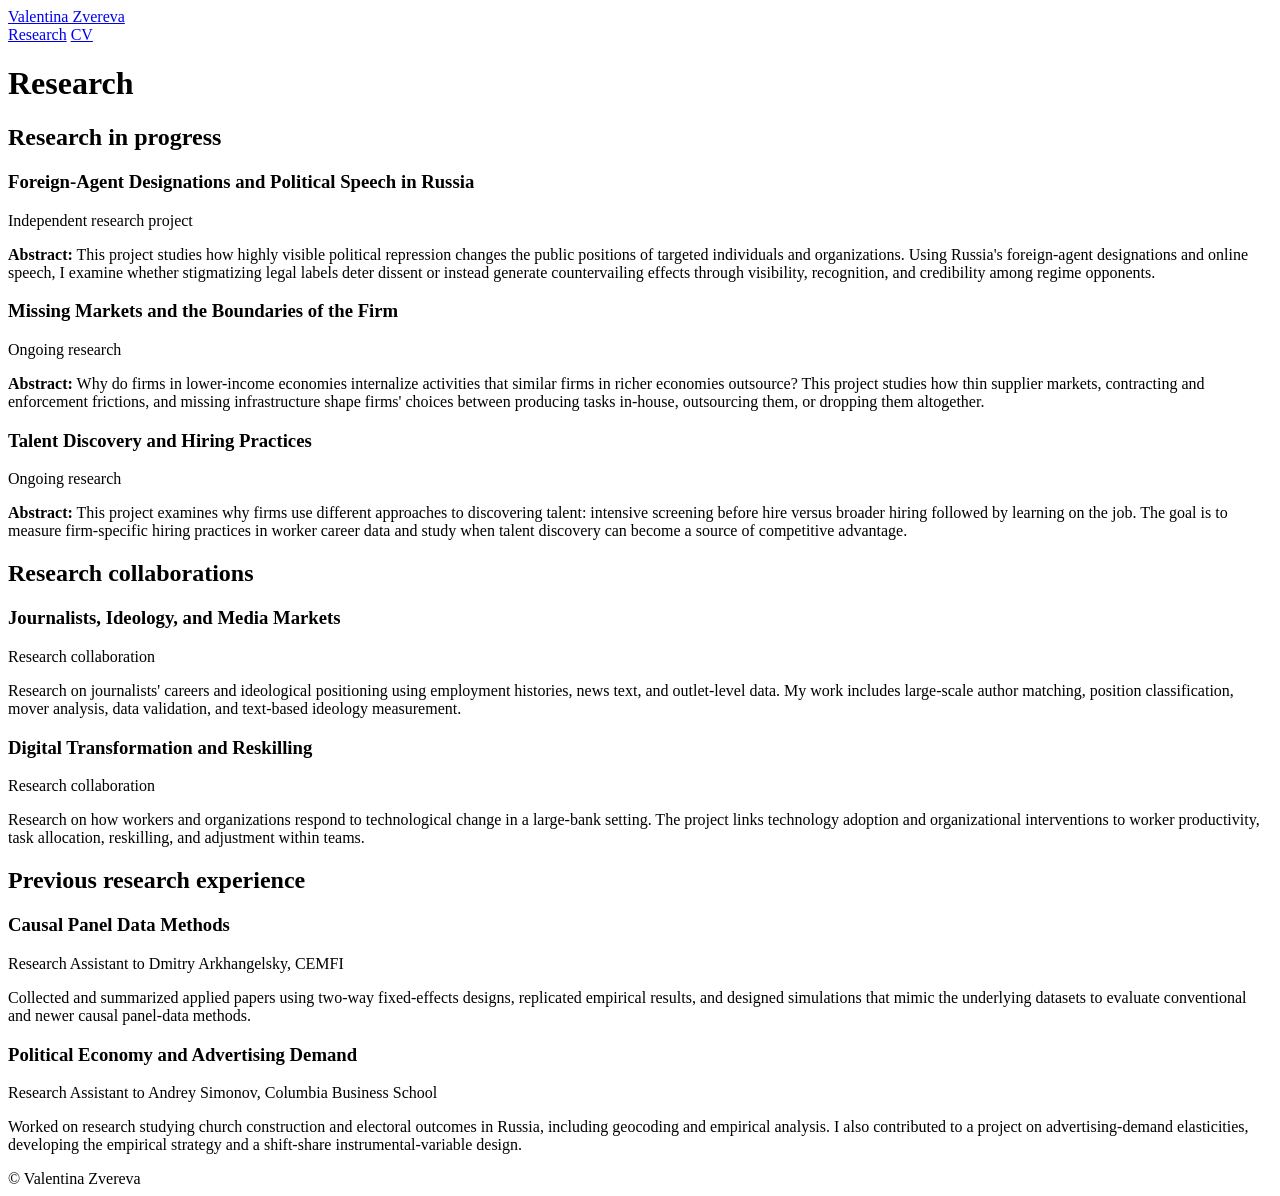
==== research.html @ 07f2206c "Add research.html" ====
<!DOCTYPE html>
<html lang="en">
<head>
  <meta charset="UTF-8" />
  <meta name="viewport" content="width=device-width, initial-scale=1.0" />
  <meta name="description" content="Research by Valentina Zvereva." />
  <title>Valentina Zvereva | Research</title>
  <link rel="stylesheet" href="styles.css" />
</head>
<body>
  <header class="site-header">
    <div class="site-shell navbar">
      <a class="site-name" href="index.html">Valentina Zvereva</a>
      <nav class="nav-links" aria-label="Primary navigation">
        <a class="active" href="research.html">Research</a>
        <a href="cv.html">CV</a>
      </nav>
    </div>
  </header>

  <main class="page">
    <div class="site-shell">
      <h1>Research</h1>

      <h2>Research in progress</h2>

      <article class="research-item">
        <h3>Foreign-Agent Designations and Political Speech in Russia</h3>
        <p class="research-meta">Independent research project</p>
        <p class="abstract"><strong>Abstract:</strong> This project studies how highly visible political repression changes the public positions of targeted individuals and organizations. Using Russia's foreign-agent designations and online speech, I examine whether stigmatizing legal labels deter dissent or instead generate countervailing effects through visibility, recognition, and credibility among regime opponents.</p>
      </article>

      <article class="research-item">
        <h3>Missing Markets and the Boundaries of the Firm</h3>
        <p class="research-meta">Ongoing research</p>
        <p class="abstract"><strong>Abstract:</strong> Why do firms in lower-income economies internalize activities that similar firms in richer economies outsource? This project studies how thin supplier markets, contracting and enforcement frictions, and missing infrastructure shape firms' choices between producing tasks in-house, outsourcing them, or dropping them altogether.</p>
      </article>

      <article class="research-item">
        <h3>Talent Discovery and Hiring Practices</h3>
        <p class="research-meta">Ongoing research</p>
        <p class="abstract"><strong>Abstract:</strong> This project examines why firms use different approaches to discovering talent: intensive screening before hire versus broader hiring followed by learning on the job. The goal is to measure firm-specific hiring practices in worker career data and study when talent discovery can become a source of competitive advantage.</p>
      </article>

      <h2>Research collaborations</h2>

      <article class="research-item">
        <h3>Journalists, Ideology, and Media Markets</h3>
        <p class="research-meta">Research collaboration</p>
        <p class="abstract">Research on journalists' careers and ideological positioning using employment histories, news text, and outlet-level data. My work includes large-scale author matching, position classification, mover analysis, data validation, and text-based ideology measurement.</p>
      </article>

      <article class="research-item">
        <h3>Digital Transformation and Reskilling</h3>
        <p class="research-meta">Research collaboration</p>
        <p class="abstract">Research on how workers and organizations respond to technological change in a large-bank setting. The project links technology adoption and organizational interventions to worker productivity, task allocation, reskilling, and adjustment within teams.</p>
      </article>

      <h2>Previous research experience</h2>

      <article class="research-item">
        <h3>Causal Panel Data Methods</h3>
        <p class="research-meta">Research Assistant to Dmitry Arkhangelsky, CEMFI</p>
        <p class="abstract">Collected and summarized applied papers using two-way fixed-effects designs, replicated empirical results, and designed simulations that mimic the underlying datasets to evaluate conventional and newer causal panel-data methods.</p>
      </article>

      <article class="research-item">
        <h3>Political Economy and Advertising Demand</h3>
        <p class="research-meta">Research Assistant to Andrey Simonov, Columbia Business School</p>
        <p class="abstract">Worked on research studying church construction and electoral outcomes in Russia, including geocoding and empirical analysis. I also contributed to a project on advertising-demand elasticities, developing the empirical strategy and a shift-share instrumental-variable design.</p>
      </article>
    </div>
  </main>

  <footer class="footer">
    <div class="site-shell"><span>© Valentina Zvereva</span></div>
  </footer>
</body>
</html>
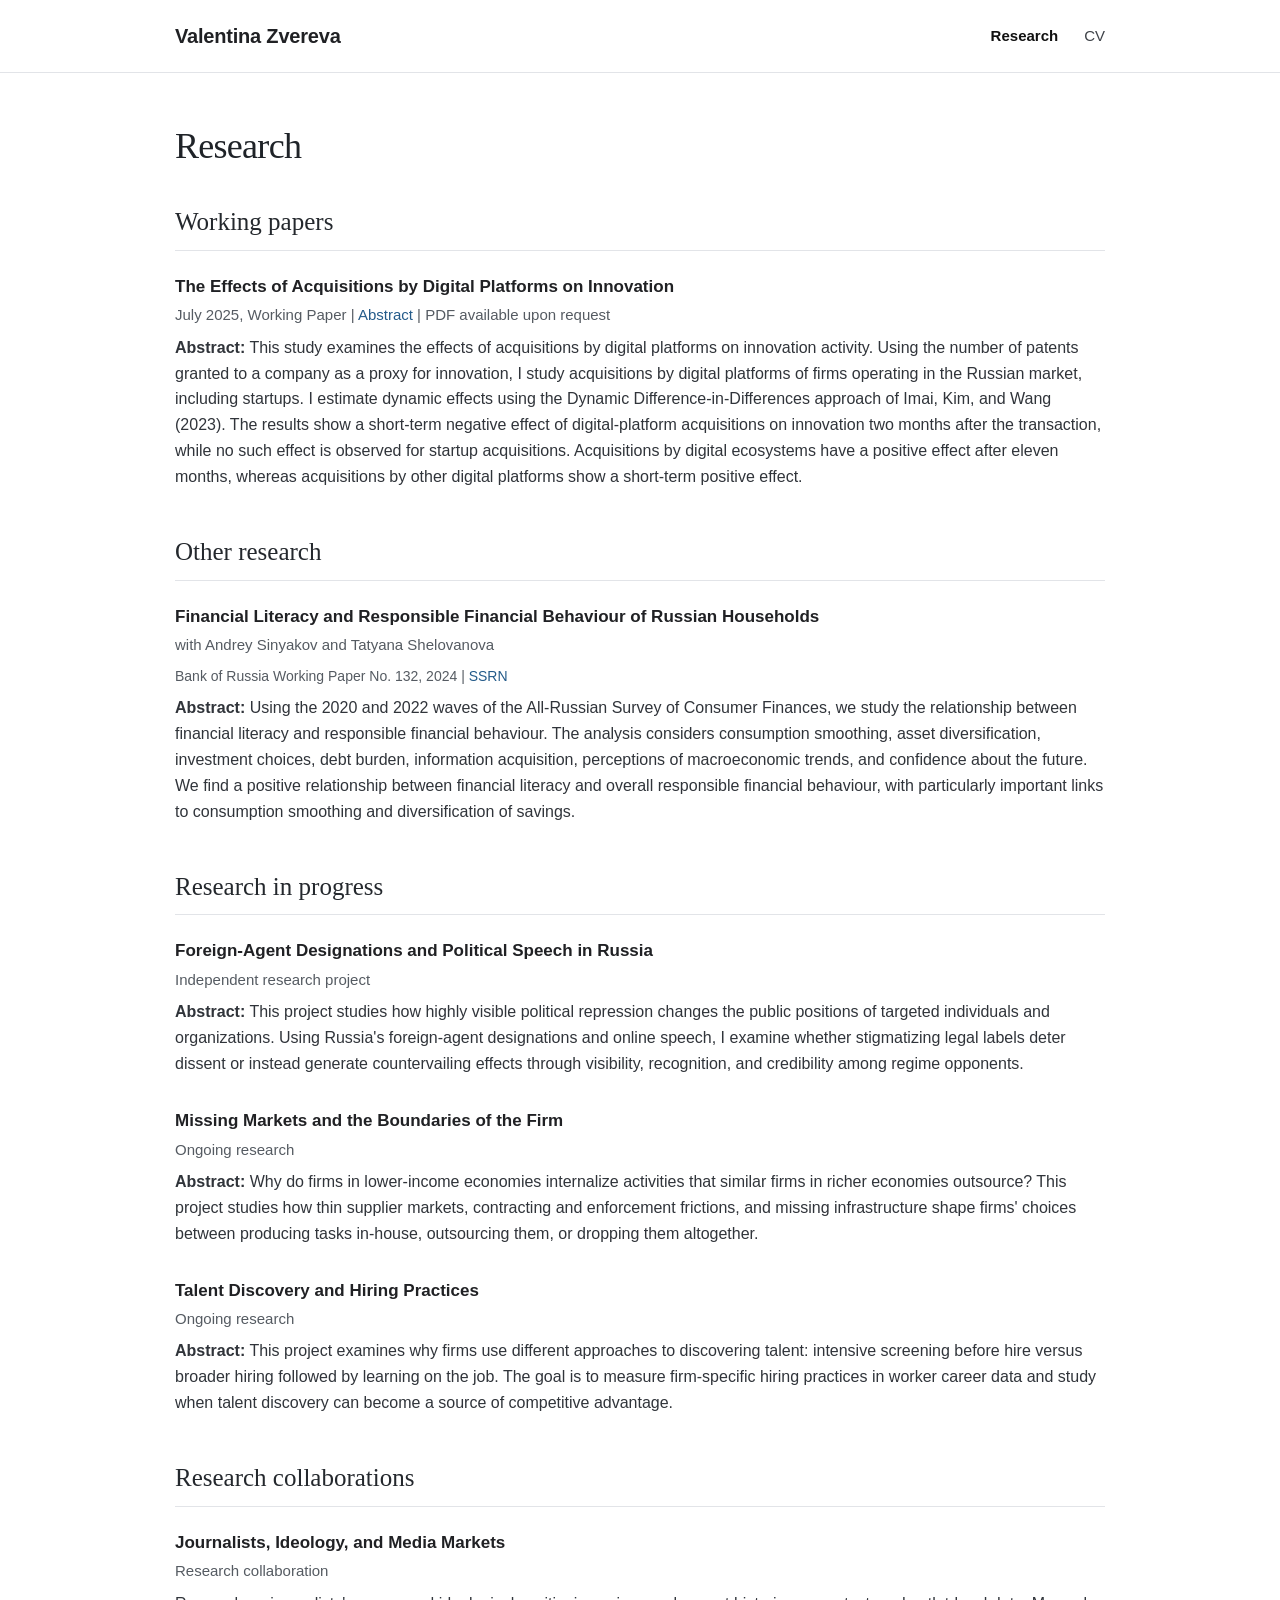
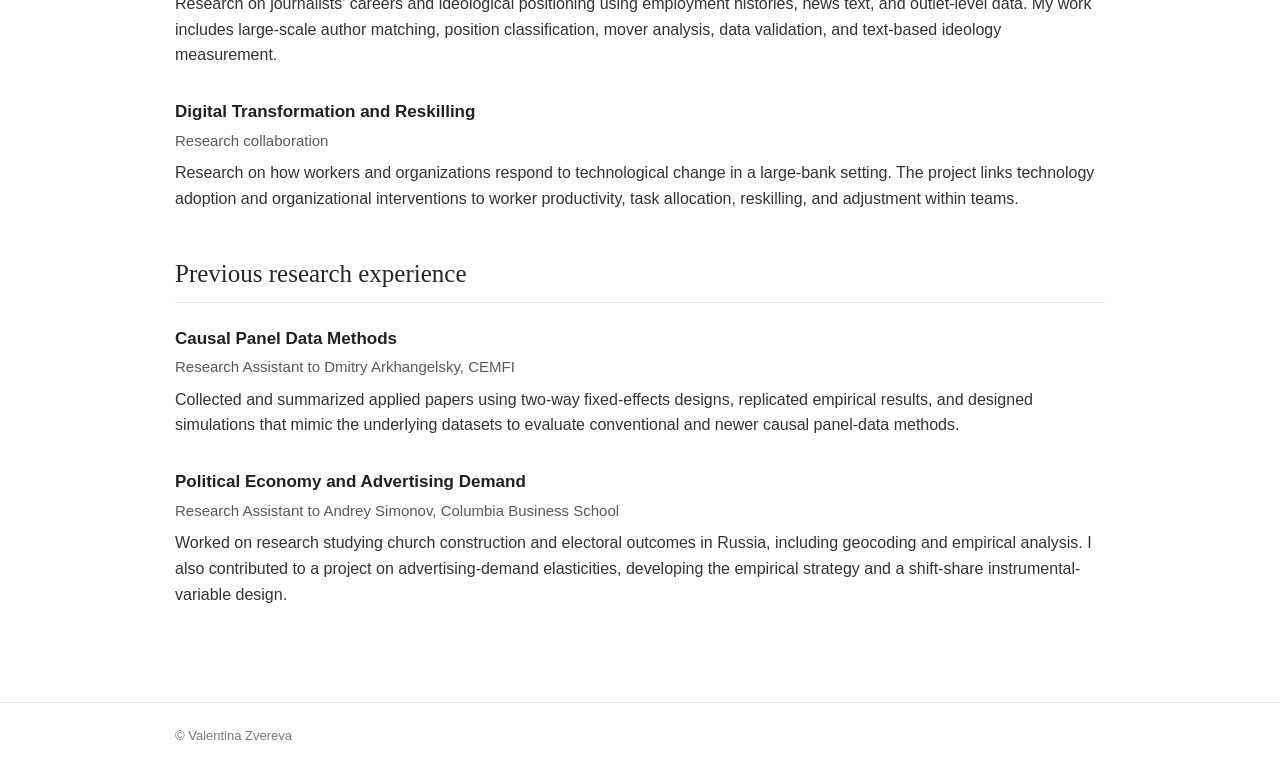
==== commit 6bddf7b9: "Add working paper and financial literacy paper" ====
--- a/research.html
+++ b/research.html
@@ -21,6 +21,23 @@
   <main class="page">
     <div class="site-shell">
       <h1>Research</h1>
+
+      <h2>Working papers</h2>
+
+      <article class="research-item">
+        <h3>The Effects of Acquisitions by Digital Platforms on Innovation</h3>
+        <p class="research-meta">July 2025, Working Paper | <a href="#platforms-abstract">Abstract</a> | PDF available upon request</p>
+        <p class="abstract" id="platforms-abstract"><strong>Abstract:</strong> This study examines the effects of acquisitions by digital platforms on innovation activity. Using the number of patents granted to a company as a proxy for innovation, I study acquisitions by digital platforms of firms operating in the Russian market, including startups. I estimate dynamic effects using the Dynamic Difference-in-Differences approach of Imai, Kim, and Wang (2023). The results show a short-term negative effect of digital-platform acquisitions on innovation two months after the transaction, while no such effect is observed for startup acquisitions. Acquisitions by digital ecosystems have a positive effect after eleven months, whereas acquisitions by other digital platforms show a short-term positive effect.</p>
+      </article>
+
+      <h2>Other research</h2>
+
+      <article class="research-item">
+        <h3>Financial Literacy and Responsible Financial Behaviour of Russian Households</h3>
+        <p class="research-meta">with Andrey Sinyakov and Tatyana Shelovanova</p>
+        <p class="research-links">Bank of Russia Working Paper No. 132, 2024 | <a href="https://papers.ssrn.com/sol3/papers.cfm?abstract_id=5043646" target="_blank" rel="noopener">SSRN</a></p>
+        <p class="abstract"><strong>Abstract:</strong> Using the 2020 and 2022 waves of the All-Russian Survey of Consumer Finances, we study the relationship between financial literacy and responsible financial behaviour. The analysis considers consumption smoothing, asset diversification, investment choices, debt burden, information acquisition, perceptions of macroeconomic trends, and confidence about the future. We find a positive relationship between financial literacy and overall responsible financial behaviour, with particularly important links to consumption smoothing and diversification of savings.</p>
+      </article>
 
       <h2>Research in progress</h2>
 
--- a/styles.css
+++ b/styles.css
@@ -0,0 +1,236 @@
+:root {
+  --text: #202124;
+  --muted: #666b73;
+  --link: #245b8a;
+  --link-hover: #153f65;
+  --border: #e2e4e8;
+  --soft: #f7f8fa;
+  --max-width: 930px;
+}
+
+* { box-sizing: border-box; }
+
+html { scroll-behavior: smooth; }
+
+body {
+  margin: 0;
+  background: #fff;
+  color: var(--text);
+  font-family: -apple-system, BlinkMacSystemFont, "Segoe UI", Helvetica, Arial, sans-serif;
+  font-size: 16px;
+  line-height: 1.62;
+  -webkit-font-smoothing: antialiased;
+}
+
+a {
+  color: var(--link);
+  text-decoration: none;
+}
+
+a:hover,
+a:focus { color: var(--link-hover); text-decoration: underline; }
+
+.site-shell {
+  width: min(calc(100% - 40px), var(--max-width));
+  margin: 0 auto;
+}
+
+.site-header {
+  border-bottom: 1px solid var(--border);
+  background: rgba(255,255,255,.97);
+}
+
+.navbar {
+  min-height: 72px;
+  display: flex;
+  align-items: center;
+  justify-content: space-between;
+  gap: 28px;
+}
+
+.site-name {
+  color: var(--text);
+  font-size: 20px;
+  font-weight: 600;
+  letter-spacing: -0.01em;
+}
+
+.site-name:hover { color: var(--text); text-decoration: none; }
+
+.nav-links {
+  display: flex;
+  align-items: center;
+  gap: 26px;
+  white-space: nowrap;
+}
+
+.nav-links a {
+  color: #3e4248;
+  font-size: 15px;
+}
+
+.nav-links a.active {
+  color: #111;
+  font-weight: 600;
+}
+
+main { min-height: calc(100vh - 142px); }
+
+.home {
+  padding: 58px 0 50px;
+}
+
+.home h1,
+.page h1 {
+  margin: 0 0 30px;
+  color: #1f2328;
+  font-family: Georgia, "Times New Roman", serif;
+  font-size: 36px;
+  font-weight: 500;
+  line-height: 1.2;
+  letter-spacing: -0.02em;
+}
+
+.bio-grid {
+  display: grid;
+  grid-template-columns: 230px minmax(0, 1fr);
+  gap: 44px;
+  align-items: start;
+}
+
+.profile-photo {
+  width: 220px;
+  aspect-ratio: 1 / 1;
+  object-fit: cover;
+  display: block;
+  border-radius: 2px;
+  border: 1px solid #eceef1;
+  background: var(--soft);
+}
+
+.bio-text p {
+  margin: 0 0 18px;
+  max-width: 650px;
+}
+
+.bio-text p:first-child { margin-top: -2px; }
+
+.contact-line {
+  margin-top: 28px !important;
+  color: #3d4248;
+}
+
+.contact-line .sep { color: #a0a4aa; padding: 0 8px; }
+
+.page {
+  padding: 52px 0 62px;
+}
+
+.page h1 { margin-bottom: 34px; }
+
+.page h2 {
+  margin: 42px 0 24px;
+  padding-bottom: 7px;
+  border-bottom: 1px solid var(--border);
+  color: #24282d;
+  font-family: Georgia, "Times New Roman", serif;
+  font-size: 25px;
+  font-weight: 500;
+}
+
+.page h2:first-of-type { margin-top: 0; }
+
+.research-item {
+  margin-bottom: 32px;
+}
+
+.research-item h3 {
+  margin: 0 0 4px;
+  font-size: 17px;
+  line-height: 1.45;
+  font-weight: 650;
+}
+
+.research-item h3 a { color: var(--link); }
+
+.research-meta {
+  margin: 0 0 7px;
+  color: #555b62;
+  font-size: 15px;
+}
+
+.research-links {
+  margin: 0 0 8px;
+  color: #555b62;
+  font-size: 14px;
+}
+
+.research-item p:last-child { margin-bottom: 0; }
+
+.abstract {
+  margin-top: 7px;
+  color: #30343a;
+}
+
+.cv-intro {
+  margin: -14px 0 28px;
+  color: var(--muted);
+}
+
+.cv-section {
+  margin: 0 0 35px;
+}
+
+.cv-section h2 { margin-top: 34px; }
+
+.cv-row {
+  display: grid;
+  grid-template-columns: 135px 1fr;
+  gap: 20px;
+  margin-bottom: 16px;
+}
+
+.cv-date {
+  color: var(--muted);
+  font-size: 14px;
+  padding-top: 1px;
+}
+
+.cv-row p { margin: 0; }
+
+.small-note {
+  color: var(--muted);
+  font-size: 14px;
+}
+
+.footer {
+  border-top: 1px solid var(--border);
+  padding: 22px 0 26px;
+  color: #777c83;
+  font-size: 13px;
+}
+
+.footer .site-shell {
+  display: flex;
+  justify-content: space-between;
+  gap: 20px;
+}
+
+@media (max-width: 700px) {
+  .site-shell { width: min(calc(100% - 30px), var(--max-width)); }
+  .navbar { min-height: 64px; align-items: flex-start; padding: 18px 0; flex-direction: column; gap: 10px; }
+  .nav-links { gap: 18px; flex-wrap: wrap; }
+  .home, .page { padding-top: 38px; }
+  .home h1, .page h1 { font-size: 32px; margin-bottom: 24px; }
+  .bio-grid { grid-template-columns: 1fr; gap: 28px; }
+  .profile-photo { width: min(220px, 72vw); }
+  .cv-row { grid-template-columns: 1fr; gap: 3px; }
+  .footer .site-shell { flex-direction: column; gap: 3px; }
+}
+
+@media print {
+  .site-header, .footer { display: none; }
+  .page { padding: 0; }
+  .site-shell { width: 100%; max-width: none; }
+  a { color: inherit; }
+}
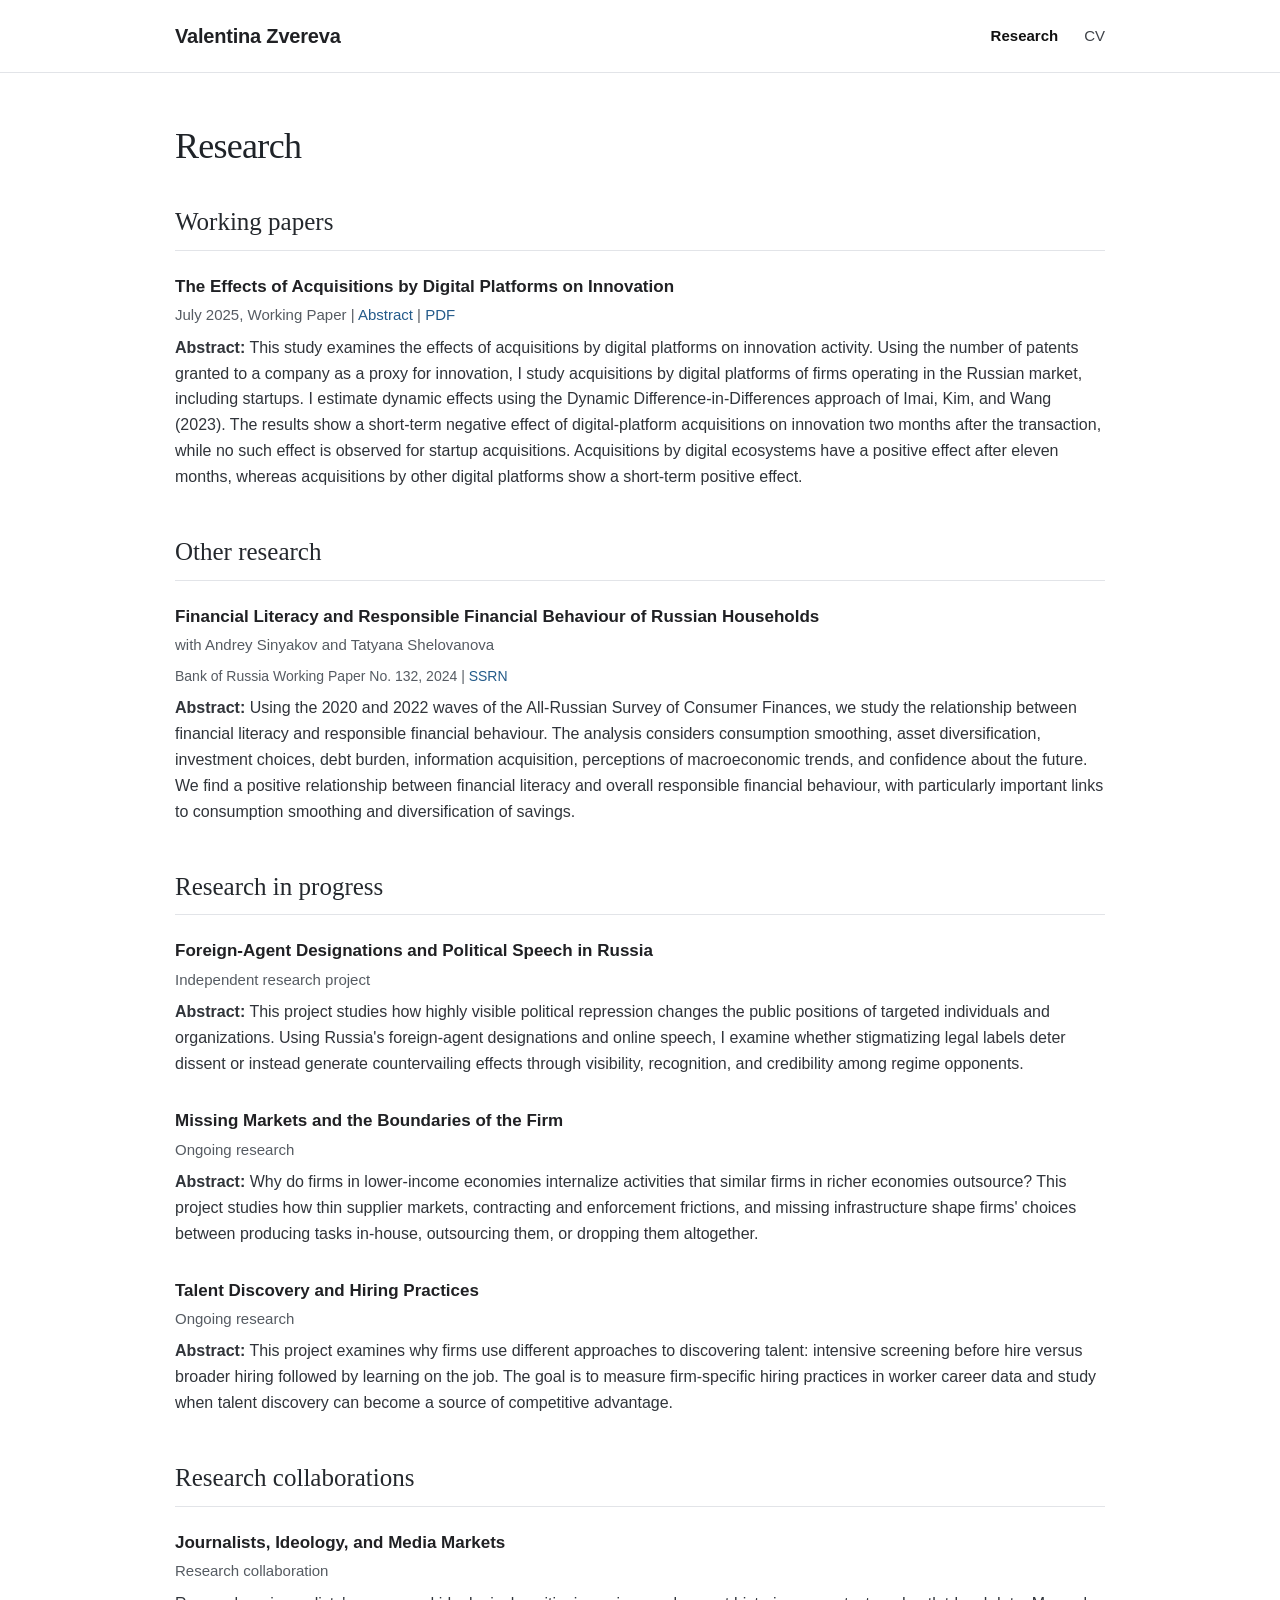
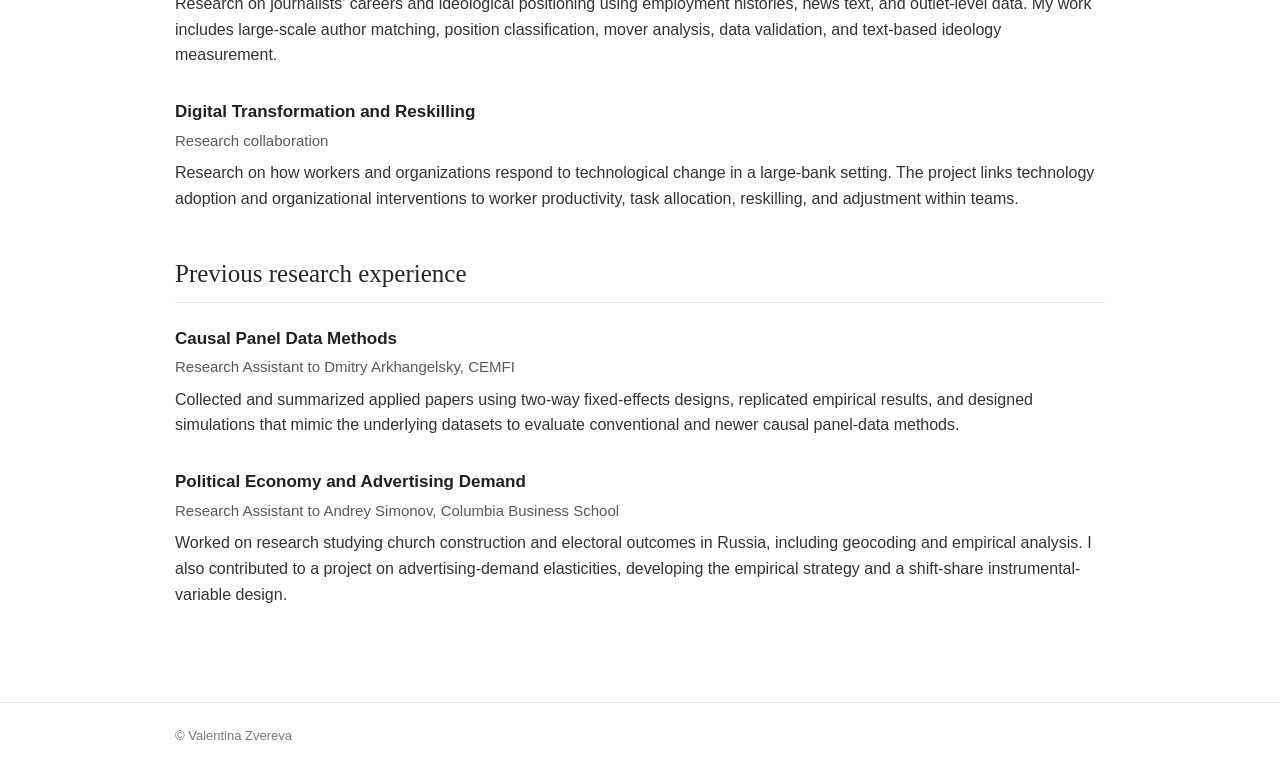
==== commit 52fbb7b9: "Link digital platforms working paper PDF" ====
--- a/research.html
+++ b/research.html
@@ -26,7 +26,7 @@
 
       <article class="research-item">
         <h3>The Effects of Acquisitions by Digital Platforms on Innovation</h3>
-        <p class="research-meta">July 2025, Working Paper | <a href="#platforms-abstract">Abstract</a> | PDF available upon request</p>
+        <p class="research-meta">July 2025, Working Paper | <a href="#platforms-abstract">Abstract</a> | <a href="platforms_FULL_project_updated.pdf" target="_blank" rel="noopener">PDF</a></p>
         <p class="abstract" id="platforms-abstract"><strong>Abstract:</strong> This study examines the effects of acquisitions by digital platforms on innovation activity. Using the number of patents granted to a company as a proxy for innovation, I study acquisitions by digital platforms of firms operating in the Russian market, including startups. I estimate dynamic effects using the Dynamic Difference-in-Differences approach of Imai, Kim, and Wang (2023). The results show a short-term negative effect of digital-platform acquisitions on innovation two months after the transaction, while no such effect is observed for startup acquisitions. Acquisitions by digital ecosystems have a positive effect after eleven months, whereas acquisitions by other digital platforms show a short-term positive effect.</p>
       </article>
 
